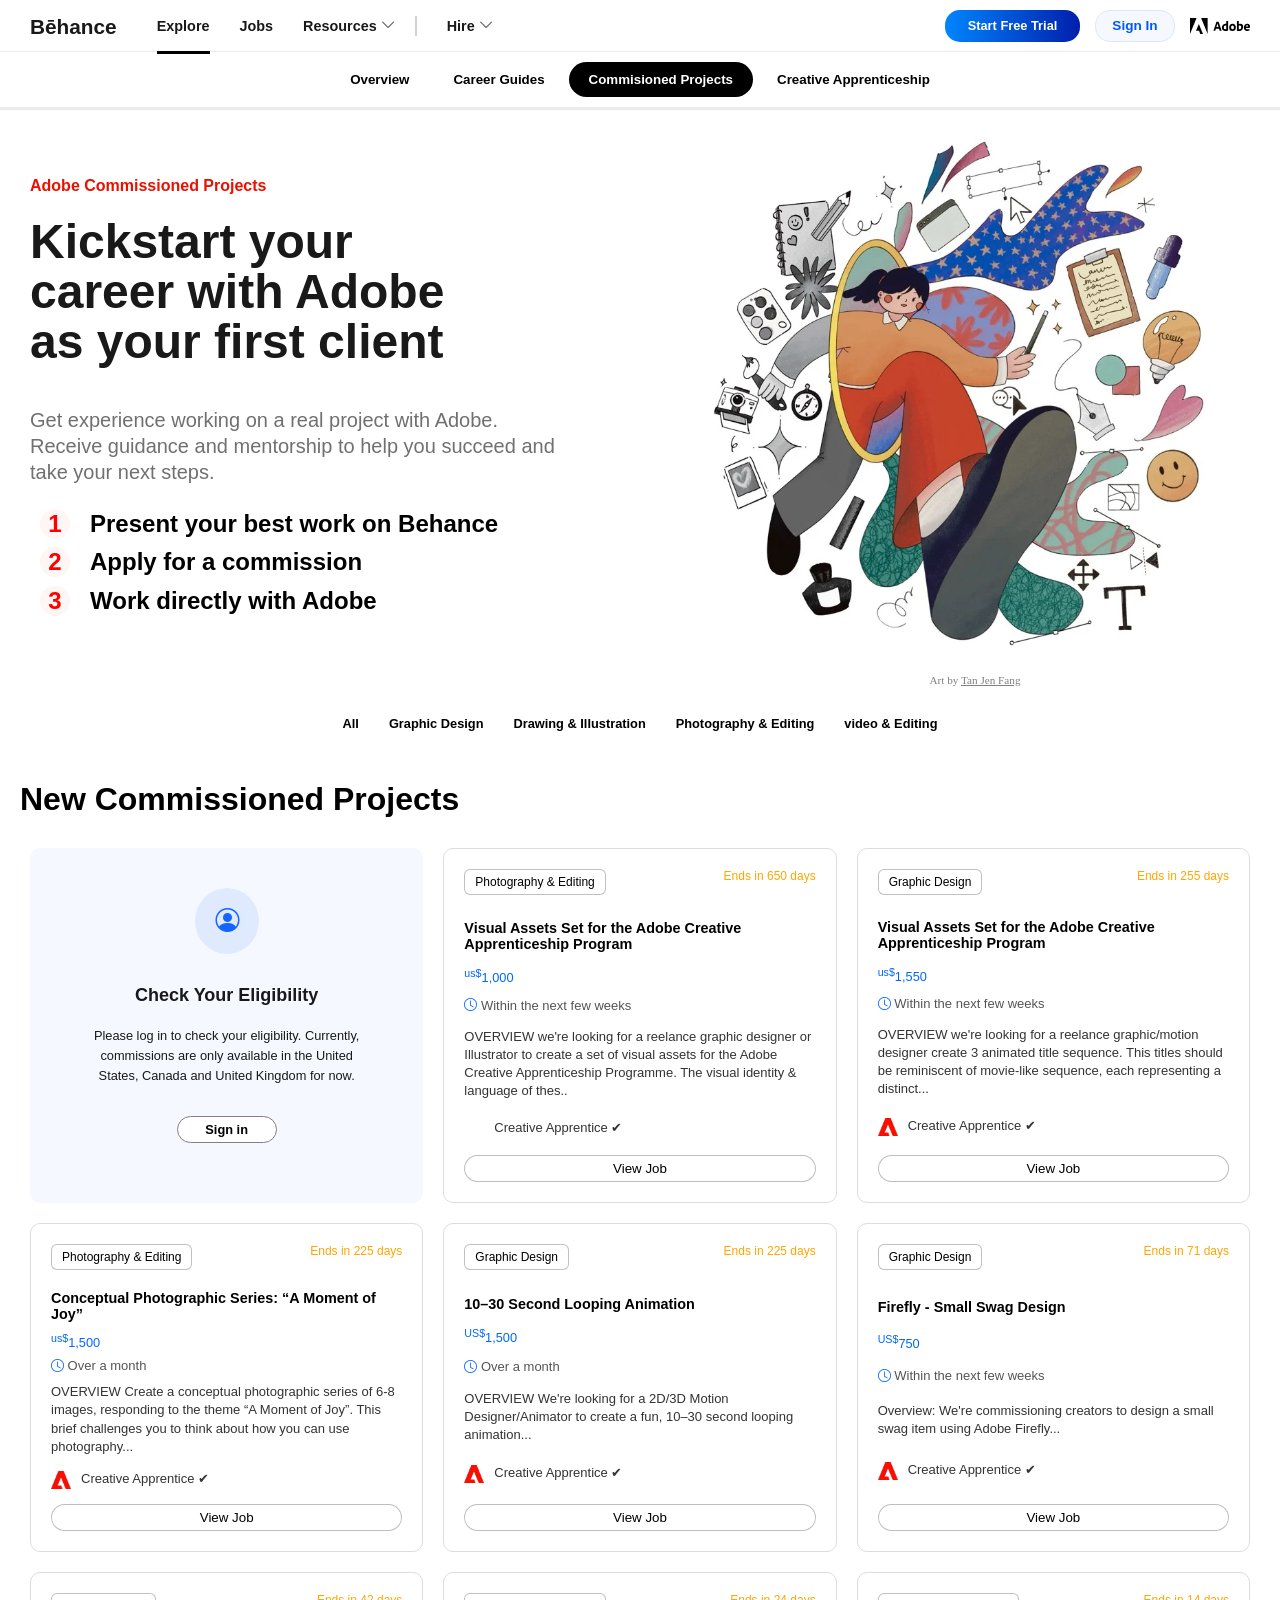
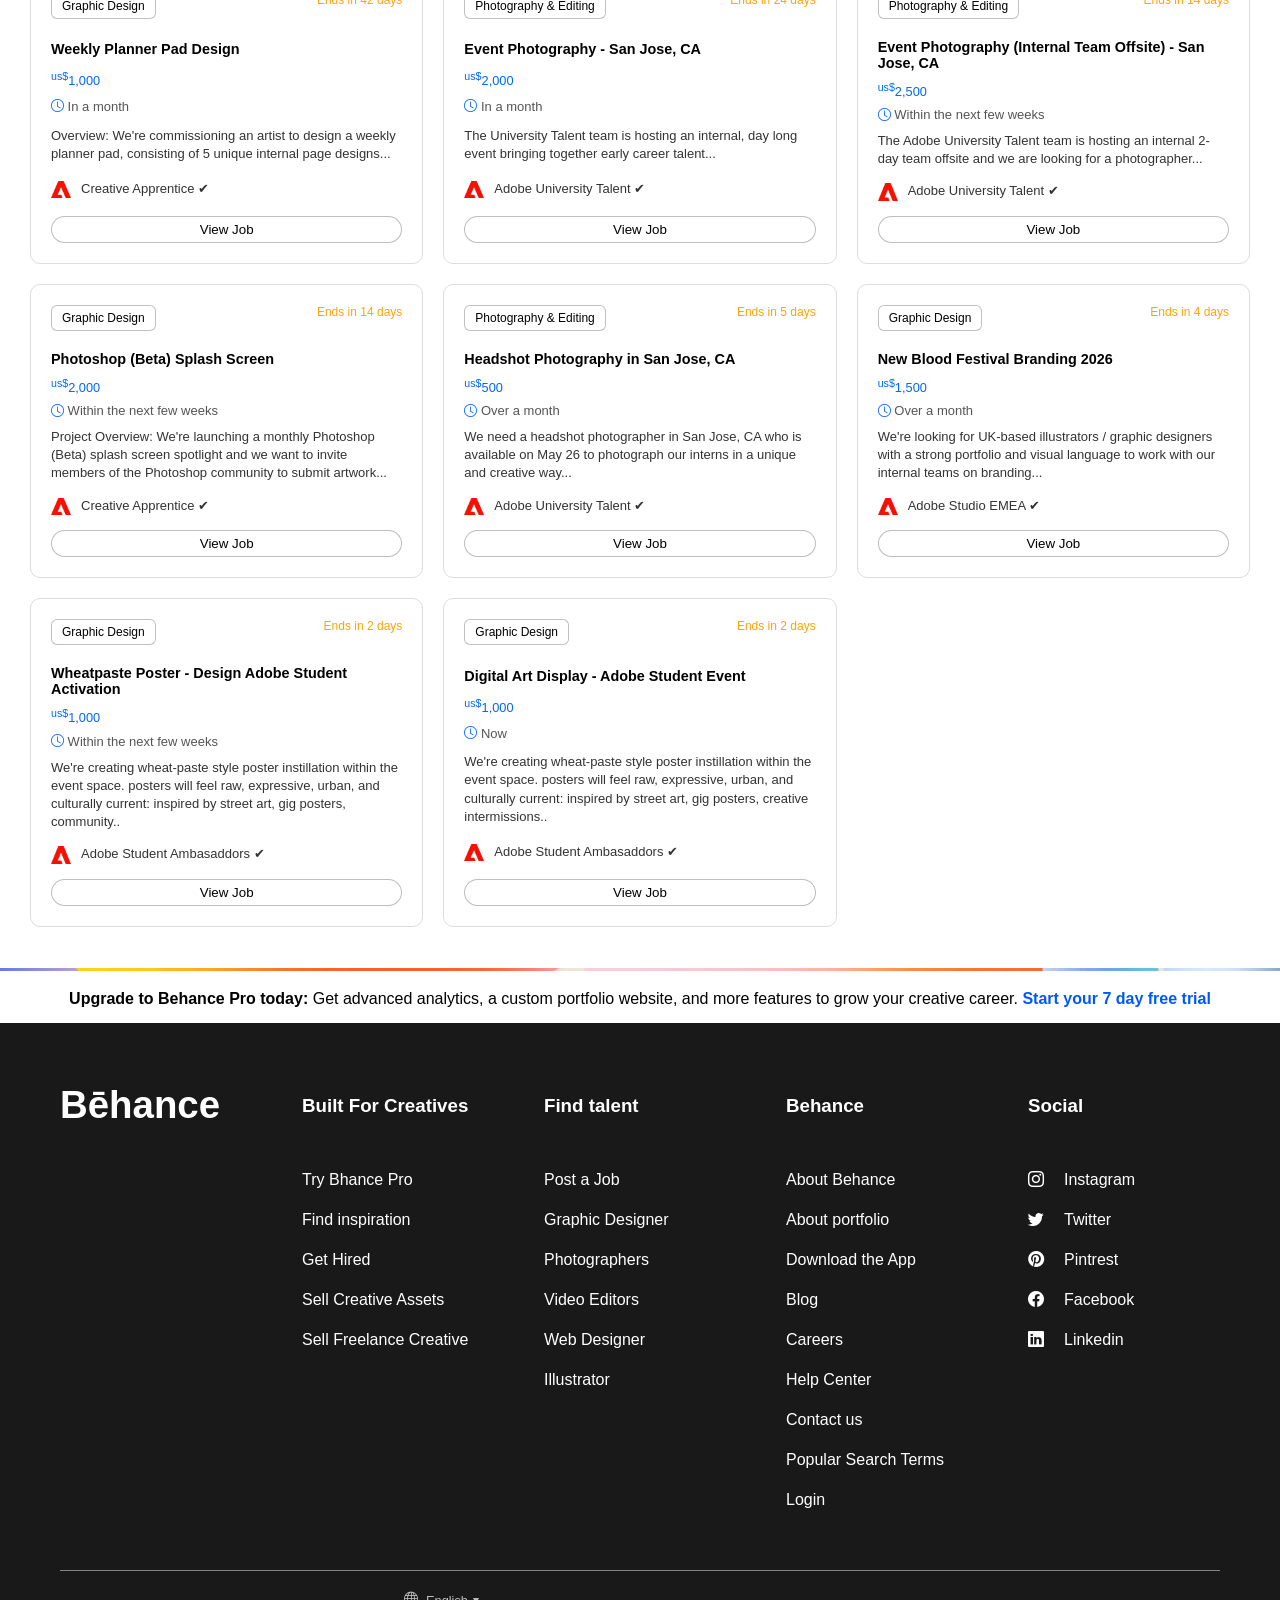
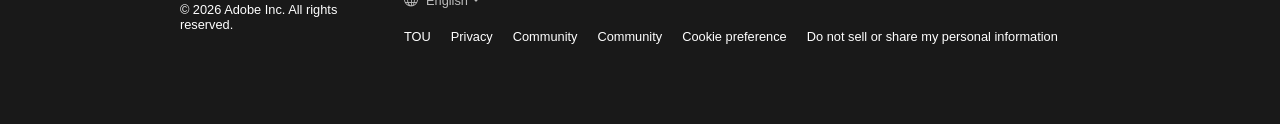
==== html/commisioned.html @ c9ade2f7 "all" ====
<!DOCTYPE html>
<html lang="en">

<head>
    <link rel="stylesheet" href="../Css/commisioned.css">
    <meta charset="UTF-8">
    <meta name="viewport" content="width=device-width, initial-scale=1.0">
     <link rel="icon" type="image/svg+xml" href="../Multimedia/images/title icon.png">
    <link rel="stylesheet" href="https://cdn.jsdelivr.net/npm/bootstrap-icons@1.13.1/font/bootstrap-icons.min.css">
    <title>Resources</title>
</head>

<body>
    <!-- Header -->
    <div class="wrapper">
        <header>
            <div class="container">
                <span class="Be"><i class="bi bi-list"></i>
                    <h3>Bē</h3>
                </span>
                <h2><a class="behance" href="#">Bēhance</a></h2>

                <nav class="nav-links">
                    <div class="nav-menu">
                        <div><a class="Explore" href="">Explore</a></div>
                        <div><a class="Jobs" href="">Jobs</a></div>

                        <!-- Drop-1 -->
                        <div class="drop-down margin">
                            <div class="drop-wrap">
                                <a class="Resources" href="#">Resources <i class="bi-chevron-down"></i></a>
                                <div class="drop1">
                                    <h3>Overview</h3>
                                    <h3>Career guides</h3>
                                    <h3>Commisioned Projects</h3>
                                    <h3>Creative Apprentice</h3>
                                </div>
                            </div>
                        </div>

                        <!-- Drop-2 -->
                        <div class="drop-down">
                            <div class="drop-wrap">
                                <a class="Hire" href="">Hire <i class="bi-chevron-down"></i></a>
                                <div class="drop2">
                                    <div class="menu1">
                                        <h3><i class="bi bi-clipboard2-minus"></i> My Jobs</h3>
                                        <h3><i class="bi bi-search"></i> Freelancers</h3>
                                        <h3><i class="bi bi-info-circle"></i> Hiring on Behance</h3>
                                        <h3><i class="bi bi-plus-circle"></i> Create New Job</h3>
                                    </div>
                                    <div class="menu2">
                                        <h3>Logo Designer</h3>
                                        <h3>Brand Designer</h3>
                                        <h3>Website Designer</h3>
                                        <h3>Illustrators</h3>
                                        <h3>Social Media Designer</h3>
                                    </div>
                                </div>
                            </div>
                        </div>
                    </div>
                </nav>
            </div>


            <!-- Head-right -->
            <div class="start">
                <button class="bttn1">Start Free Trial</button>
                <i class="bi-search search"></i>
                <button class="bttn2">Sign In</button>

                <div class="adobe">
                    <div class="vbg">
                        <img src="../Multimedia/images/adobe.svg" alt="">
                    </div>

                    <!-- Drop-3 -->
                    <div class="menu-box">
                        <div class="menu-item">
                            <div class="left">
                                <img class="A" src="../Multimedia/images/ADOBE RED IMG.png" alt="">
                                <div class="text">
                                    <h4>Go to adobe.com</h4>
                                    <p>Access your apps, services, files, and more</p>
                                </div>
                            </div>
                            <i class="bi bi-arrow-right arrow"></i>
                        </div>

                        <div class="menu-item">
                            <div class="left">
                                <img src="../Multimedia/Images/adobe multi-colored.jpg" alt="">
                                <!-- <i class="bi bi-stars icon"></i> -->
                                <div class="text">
                                    <h4>Get Adobe Express free</h4>
                                    <p>Quickly make content from thousands of free templates</p>
                                </div>
                            </div>
                            <i class="bi bi-arrow-right arrow"></i>
                        </div>

                        <div class="menu-item">
                            <div class="left">
                                <!-- <i class="bi bi-stack icon"></i> -->
                                <img src="../Multimedia/Images/st adobe behance.png" alt="">
                                <div class="text">
                                    <h4>30-day free trial of Adobe Stock</h4>
                                    <p>835M+ assets, plus edit with ease using generative AI</p>
                                </div>
                            </div>
                            <i class="bi bi-arrow-right arrow"></i>
                        </div>

                        <div class="menu-item">
                            <div class="left">
                                <!-- <i class="bi bi-behance icon "></i> -->
                                <img src="../Multimedia/Images/BE download.svg" alt="">
                                <div class="text">
                                    <h4>7 day free trial of Behance Pro</h4>
                                    <p>Supercharge your creative career with Behance Pro</p>
                                </div>
                            </div>
                            <i class="bi bi-arrow-right arrow"></i>
                        </div>

                    </div>
                </div>
            </div>
        </header>

        <div class="content">
            <div class="bttn-wrap">
                <button class="spread">Overview</button>
                <button class="spread">Career Guides</button>
                <button class="Projects">Commisioned Projects</button>
                <button class="spread">Creative Apprenticeship</button>
            </div>
        </div>

    </div>


    <!-- hero section -->

    <div class="hero">
        <div class="kick">
            <div class="get">
                <h4>Adobe Commissioned Projects</h4>
                <h1>Kickstart your career with Adobe as your first client</h1>
                <h3>Get experience working on a real project with Adobe. Receive guidance and mentorship to help you
                    succeed
                    and take your next steps.</h3>
            </div>
            <div class="apply">
                <ol class="present">
                    <li>Present your best work on Behance</li>
                    <li>Apply for a commission</li>
                    <li>Work directly with Adobe</li>
                </ol>
            </div>
        </div>

        <div class="left-image">
            <img src="../Multimedia/images/2page.webp" alt="">
            <p>Art by <span>Tan Jen Fang</span></p>
        </div>
    </div>

    <div class="all">
        <h4>All</h4>
        <h4>Graphic Design</h4>
        <h4>Drawing & Illustration</h4>
        <h4>Photography & Editing</h4>
        <h4>video & Editing</h4>
    </div>

    <div class="new">
        <h1>New Commissioned Projects</h1>
    </div>

    <!-- card-container-1 -->

    <div class="card-container">
        <div class="card-1">
            <span><i class="bi bi-person-circle"></i></span>
            <h4>Check Your Eligibility</h4>
            <p>Please log in to check your eligibility. Currently, commissions are only available in the United States,
                Canada and United Kingdom for now.</p>
            <button>Sign in</button>
        </div>

        <div class="card">
            <div class="top">
                <span class="tag">Photography & Editing</span>
                <span class="time">Ends in 650 days</span>
            </div>

            <h3>Visual Assets Set for the Adobe Creative Apprenticeship Program</h3>

            <p class="price"><sup>us$</sup>1,000</p>

            <p class="duration"><i class="bi bi-clock"></i> Within the next few weeks</p>

            <p class="desc">
                OVERVIEW we're looking for a reelance graphic designer or Illustrator to create a set of visual assets
                for the Adobe Creative Apprenticeship Programme. The visual identity & language of thes..
            </p>

            <div class="bottom">
                <span class="apprentice"><img src="./Multimedia/images/ADOBE RED IMG.png" alt="">Creative Apprentice
                    ✔</span>
            </div>

            <button>View Job</button>
        </div>

        <div class="card">
            <div class="top">
                <span class="tag"> Graphic Design</span>
                <span class="time">Ends in 255 days</span>
            </div>

            <h3>Visual Assets Set for the Adobe Creative Apprenticeship Program</h3>

            <p class="price"><sup>us$</sup>1,550</p>

            <p class="duration"><i class="bi bi-clock"></i> Within the next few weeks</p>

            <p class="desc">
                OVERVIEW we're looking for a reelance graphic/motion designer create 3 animated title sequence. This
                titles should be reminiscent of movie-like sequence, each representing a distinct...
            </p>

            <div class="bottom">
                <span class="apprentice"><img src="../Multimedia/images/ADOBE RED IMG.png" alt="">Creative Apprentice
                    ✔</span>
            </div>

            <button>View Job</button>
        </div>

        <div class="card">
            <div class="top">
                <span class="tag">Photography & Editing</span>
                <span class="time">Ends in 225 days</span>
            </div>

            <h3>Conceptual Photographic Series: “A Moment of Joy”</h3>

            <p class="price"><sup>us$</sup>1,500</p>

            <p class="duration"><i class="bi-clock"></i> Over a month</p>

            <p class="desc">
                OVERVIEW Create a conceptual photographic series of 6-8 images, responding to the theme “A Moment of
                Joy”. This brief challenges you to think about how you can use photography...
            </p>

            <div class="bottom">
                <span class="apprentice"><img src="../Multimedia/images/ADOBE RED IMG.png" alt="">Creative Apprentice
                    ✔</span>
            </div>

            <button>View Job</button>
        </div>




        <div class="card">
            <div class="top">
                <span class="tag">Graphic Design</span>
                <span class="time">Ends in 225 days</span>
            </div>

            <h3>10–30 Second Looping Animation</h3>

            <p class="price"><sup>US$</sup>1,500</p>

            <p class="duration"><i class="bi-clock"></i> Over a month</p>

            <p class="desc">
                OVERVIEW We're looking for a 2D/3D Motion Designer/Animator to create a fun, 10–30 second looping
                animation...
            </p>

            <div class="bottom">
                <span class="apprentice"><img src="../Multimedia/images/ADOBE RED IMG.png" alt="">Creative Apprentice
                    ✔</span>
            </div>

            <button>View Job</button>
        </div>

        <div class="card">
            <div class="top">
                <span class="tag">Graphic Design</span>
                <span class="time orange">Ends in 71 days</span>
            </div>

            <h3>Firefly - Small Swag Design</h3>

            <p class="price small"><sup>US$</sup>750</p>

            <p class="duration"><i class="bi-clock"></i> Within the next few weeks</p>

            <p class="desc">
                Overview: We're commissioning creators to design a small swag item using Adobe Firefly...
            </p>

            <div class="bottom">
                <span class="apprentice"><img src="../Multimedia/images/ADOBE RED IMG.png" alt="">Creative Apprentice
                    ✔</span>
            </div>

            <button>View Job</button>
        </div>


        <div class="card">
            <div class="top">
                <span class="tag">Graphic Design</span>
                <span class="time">Ends in 42 days</span>
            </div>

            <h3>Weekly Planner Pad Design</h3>

            <p class="price"><sup>us$</sup>1,000</p>

            <p class="duration"><i class="bi-clock"></i> In a month</p>

            <p class="desc">
                Overview: We're commissioning an artist to design a weekly planner pad, consisting of 5 unique internal
                page designs...
            </p>

            <div class="bottom">
                <span class="apprentice"><img src="../Multimedia/images/ADOBE RED IMG.png" alt="">Creative Apprentice
                    ✔</span>
            </div>

            <button>View Job</button>
        </div>


        <div class="card">
            <div class="top">
                <span class="tag">Photography & Editing</span>
                <span class="time">Ends in 24 days</span>
            </div>

            <h3>Event Photography - San Jose, CA</h3>

            <p class="price"><sup>us$</sup>2,000</p>

            <p class="duration"><i class="bi-clock"></i> In a month</p>

            <p class="desc">
                The University Talent team is hosting an internal, day long event bringing together early career
                talent...
            </p>

            <div class="bottom">
                <span class="apprentice"><img src="../Multimedia/images/ADOBE RED IMG.png" alt="">Adobe University Talent
                    ✔</span>
            </div>

            <button>View Job</button>
        </div>


        <div class="card">
            <div class="top">
                <span class="tag">Photography & Editing</span>
                <span class="time">Ends in 14 days</span>
            </div>

            <h3>Event Photography (Internal Team Offsite) - San Jose, CA</h3>

            <p class="price"><sup>us$</sup>2,500</p>

            <p class="duration"><i class="bi-clock"></i> Within the next few weeks</p>

            <p class="desc">
                The Adobe University Talent team is hosting an internal 2-day team offsite and we are looking for a
                photographer...
            </p>

            <div class="bottom">
                <span class="apprentice"><img src="../Multimedia/images/ADOBE RED IMG.png" alt="">Adobe University Talent
                    ✔</span>
            </div>

            <button>View Job</button>
        </div>

        <div class="card">
            <div class="top">
                <span class="tag">Graphic Design</span>
                <span class="time">Ends in 14 days</span>
            </div>

            <h3>Photoshop (Beta) Splash Screen</h3>

            <p class="price"><sup>us$</sup>2,000</p>

            <p class="duration"><i class="bi-clock"></i> Within the next few weeks</p>

            <p class="desc">
                Project Overview: We're launching a monthly Photoshop (Beta) splash screen spotlight and we want to
                invite members of the Photoshop community to submit artwork...
            </p>

            <div class="bottom">
                <span class="apprentice"><img src="../Multimedia/images/ADOBE RED IMG.png" alt="">Creative Apprentice
                    ✔</span>
            </div>

            <button>View Job</button>
        </div>


        <div class="card">
            <div class="top">
                <span class="tag">Photography & Editing</span>
                <span class="time">Ends in 5 days</span>
            </div>

            <h3>Headshot Photography in San Jose, CA</h3>

            <p class="price"><sup>us$</sup>500</p>

            <p class="duration"><i class="bi-clock"></i> Over a month</p>

            <p class="desc">
                We need a headshot photographer in San Jose, CA who is available on May 26 to photograph our interns in
                a unique and creative way...
            </p>

            <div class="bottom">
                <span class="apprentice"><img src="../Multimedia/images/ADOBE RED IMG.png" alt="">Adobe University Talent
                    ✔</span>
            </div>

            <button>View Job</button>
        </div>


        <div class="card">
            <div class="top">
                <span class="tag">Graphic Design</span>
                <span class="time">Ends in 4 days</span>
            </div>

            <h3>New Blood Festival Branding 2026</h3>

            <p class="price"><sup>us$</sup>1,500</p>

            <p class="duration"><i class="bi-clock"></i> Over a month</p>

            <p class="desc">
                We're looking for UK-based illustrators / graphic designers with a strong portfolio and visual language
                to work with our internal teams on branding...
            </p>

            <div class="bottom">
                <span class="apprentice"><img src="../Multimedia/images/ADOBE RED IMG.png" alt="">Adobe Studio EMEA
                    ✔</span>
            </div>

            <button>View Job</button>
        </div>

        <div class="card">
            <div class="top">
                <span class="tag">Graphic Design</span>
                <span class="time">Ends in 2 days</span>
            </div>

            <h3>Wheatpaste Poster - Design Adobe Student Activation</h3>

            <p class="price"><sup>us$</sup>1,000</p>

            <p class="duration"><i class="bi-clock"></i> Within the next few weeks</p>

            <p class="desc">
                We're creating wheat-paste style poster instillation within the event space. posters will feel raw,
                expressive, urban, and culturally current: inspired by street art, gig posters, community..
            </p>

            <div class="bottom">
                <span class="apprentice"><img src="../Multimedia/images/ADOBE RED IMG.png" alt="">Adobe Student
                    Ambasaddors ✔</span>
            </div>

            <button>View Job</button>
        </div>

        <div class="card">
            <div class="top">
                <span class="tag">Graphic Design</span>
                <span class="time">Ends in 2 days</span>
            </div>

            <h3>Digital Art Display - Adobe Student Event</h3>

            <p class="price"><sup>us$</sup>1,000</p>

            <p class="duration"><i class="bi-clock"></i> Now</p>

            <p class="desc">
                We're creating wheat-paste style poster instillation within the event space. posters will feel raw,
                expressive, urban, and culturally current: inspired by street art, gig posters, creative intermissions..
            </p>

            <div class="bottom">
                <span class="apprentice"><img src="../Multimedia/images/ADOBE RED IMG.png" alt="">Adobe Student
                    Ambasaddors ✔</span>
            </div>

            <button>View Job</button>
        </div>
    </div>

    <div class="Past">
        <h1>Past Commissioned Projects</h1>
    </div>


    <!-- card container-2 -->

    <div class="card-con">

        <!-- Card 1 -->
        <div class="job-card">
            <div class="card-header">
                <button class="category">Graphic design</button>
                <span class="filled">Filled</span>
            </div>
            <h3 class="job-title">Creative Retreat Toronto - Option #2: Partner digital models</h3>
            <div class="payment"><sup>us$</sup>1,000</div>
            <div class="timeline"><i class="bi-clock"></i>In a month</div>
            <p class="description">
                The Gemini 3 (with Nano Banana Pro) image generation and editing model has launched in Firefly
                Text-to-Image, Firefly Image Editor, Firefly Boards, and Photoshop Desktop. Note: Nano Banana Pro
                will not replace Gemini Flash...
            </p>
            <div class="tags">
                <span class="tag"><img src="../Multimedia/images/ADOBE RED IMG.png" alt="">Adobe Community Events
                    ✔</span>
            </div>
            <a href="#" class="view-job">View Job </a>
        </div>

        <!-- Card 2 -->
        <div class="job-card">
            <div class="card-header">
                <span class="category">Graphic Design</span>
                <span class="status filled">Filled</span>
            </div>
            <h3 class="job-title">Creative Retreat Toronto - Option #1: Firefly Boards</h3>
            <div class="payment"><sup>us$</sup>1,000</div>
            <div class="timeline"><i class="bi-clock"></i>In a month</div>
            <p class="description">
                Firefly Boards is a new AI-first product that transforms the early stages of every creative journey.
                By putting generative technology at the center, Firefly Boards enables quick ideation and
                visualization of new concepts...
            </p>
            <div class="tags">
                <span class="tag"><img src="../Multimedia/images/ADOBE RED IMG.png" alt="">Adobe Community Events
                    ✔</span>
            </div>
            <a href="#" class="view-job">View Job</a>
        </div>

        <!-- Card 3 -->
        <div class="job-card">
            <div class="card-header">
                <span class="category">Graphic Design</span>
                <span class="status filled">Filled</span>
            </div>
            <h3 class="job-title">Firefly Boards - CCA Event</h3>
            <div class="payment"><sup>us$</sup>1,000</div>
            <div class="timeline"><i class="bi-chevron-down"></i>Within the next few weeks</div>
            <p class="description">
                Firefly Boards is a new AI-first product that transforms the early stages of every creative journey.
                By putting generative technology at the center, Firefly Boards enables quick ideation and
                visualization of new concepts...
            </p>
            <div class="tags">
                <span class="tag"><img src="../Multimedia/images/ADOBE RED IMG.png" alt="">Creative Apprentice ✔</span>
            </div>
            <a href="#" class="view-job">View Job</a>
        </div>

        <!-- Card 4 -->
        <div class="job-card">
            <div class="card-header">
                <span class="category">Video Production & Editing</span>
                <span class="status filled">Filled</span>
            </div>
            <h3 class="job-title">Create a video using Premiere for Adobe's digital marketing campaign</h3>
            <div class="payment"><sup>us$</sup>1,000</div>
            <div class="timeline"><i class="bi-clock"></i>Within the next few weeks</div>
            <p class="description">
                Student Commission: Who should apply? Current students ages 18-24 years old. Products: Creative
                Cloud Pro for students (includes 20+ creative apps)...
            </p>
            <div class="tags">
                <span class="tag"><img src="../Multimedia/images/ADOBE RED IMG.png" alt=""> Adobe Direct to Student
                    ✔</span>
            </div>
            <a href="#" class="view-job">View Job</a>
        </div>

        <!-- Card 5 -->
        <div class="job-card">
            <div class="card-header">
                <span class="category">Graphic Design</span>
                <span class="status filled">Filled</span>
            </div>
            <h3 class="job-title">Design Identity for Adobe Vodcast</h3>
            <div class="payment"><sup>us$</sup>1,250</div>
            <div class="timeline"><i class="bi-clock"></i>In a month</div>
            <p class="description">
                *LOOKING FOR UK CREATIVES* We are developing a new Adobe EMEA Vodcast series. The goal is to create
                a simple, modern, flexible visual identity system that works across YouTube, Shorts/Reels, social
                media, and audio...
            </p>
            <div class="tags">
                <span class="tag"><img src="../Multimedia/images/ADOBE RED IMG.png" alt=""> Adobe Community EMEA ✔</span>
            </div>
            <a href="#" class="view-job">View Job</a>
        </div>

        <!-- Card 6 -->
        <div class="job-card">
            <div class="card-header">
                <span class="category">Graphic Design</span>
                <span class="status filled">Filled</span>
            </div>
            <h3 class="job-title">Logo & Visual Identity - Meet Creatively</h3>
            <div class="payment"><sup>us$</sup>2,500</div>
            <div class="timeline"><i class="bi-clock"></i>Within the next few weeks</div>
            <p class="description">
                Overview: Meet Creatively is an IRL creative community focused on connection, conversation, and
                shared creative experience. We host intimate gatherings such as dinners, workshops, talks, coworking
                days, and field trips...
            </p>
            <div class="tags">
                <span class="tag"><img src="../Multimedia/images/ADOBE RED IMG.png" alt=""> Adobe Community Content
                    Strategy ✔</span>
            </div>
            <a href="#" class="view-job">View Job</a>
        </div>

    </div>


    <!-- line -->
    <div class="Line">
        <img src="../Multimedia/images/creator-pro-upsell-banner-border.webp" alt="">

        <div class="Upgrade">
            <h4><span class="bold">Upgrade to Behance Pro today:</span> <span class="light">Get advanced analytics, a
                    custom
                    portfolio website, and more features to grow your creative career.
                </span><span class="blue">Start your 7 day free trial</span></h4>
        </div>
    </div>

    <!-- FOOTER -->
    <footer>
        <div class="foot">

            <div class="column">
                <h1>Bēhance</h1>
            </div>

            <div class="col">
                <h3>Built For Creatives</h3>
                <p>Try Bhance Pro</p>
                <p>Find inspiration</p>
                <p>Get Hired</p>
                <p>Sell Creative Assets</p>
                <p>Sell Freelance Creative</p>
            </div>

            <div class="col">
                <h3>Find talent</h3>
                <p>Post a Job</p>
                <p>Graphic Designer</p>
                <p>Photographers</p>
                <p>Video Editors</p>
                <p>Web Designer</p>
                <p>Illustrator</p>
            </div>

            <div class="col">
                <h3>Behance</h3>
                <p>About Behance</p>
                <p>About portfolio</p>
                <p>Download the App</p>
                <p>Blog</p>
                <p>Careers</p>
                 <p><a href="../html/help-centre.html" style="color: white; text-decoration: none;">Help Center</a></p>
                <p>Contact us</p>
                <p>Popular Search Terms</p>
                <p>Login</p>
            </div>

            <div class="col">
                <div class="social">
                    <h3>Social</h3>
                    <p><i class="bi bi-instagram"></i>Instagram</p>
                    <p><i class="bi bi-twitter"></i>Twitter</p>
                    <p><i class="bi bi-pinterest"></i>Pintrest</p>
                    <p><i class="bi bi-facebook"></i>Facebook</p>
                    <p><i class="bi bi-linkedin"></i>Linkedin</p>
                </div>
            </div>
        </div>
        <div class="footer-down">
            <div class="row-1">
                <img src="./Multimedia/images/adobe whitr.png" alt="">
                <h4>© 2026 Adobe Inc. All rights reserved.</h4>
            </div>

            <div class="row">
                <div class="footer-drop">
                    <i class="bi bi-globe" aria-hidden="true"></i>
                    <div class="footer-select-wrap">
                        <select name="language" id="language">
                            <option value="en-us">English</option>
                            <option value="cs">Cestina</option>
                            <option value="de">Deutsch</option>
                            <option value="es">Espanol</option>
                            <option value="fr">Francais</option>
                            <option value="it">Italiano</option>
                            <option value="nl">Nederlands</option>
                            <option value="pl">Polski</option>
                            <option value="pt-br">Portugues (Brasil)</option>
                            <option value="sv">Svenska</option>
                            <option value="tr">Turkce</option>
                        </select>
                        <i class="bi bi-caret-down-fill" aria-hidden="true"></i>
                    </div>
                </div>
                <div class="TOU">
                    <h4>TOU</h4>
                    <h4>Privacy</h4>
                    <h4>Community</h4>
                    <h4>Community</h4>
                    <h4 class="cook">Cookie preference</h4>
                    <h4 class="do">Do not sell or share my personal information</h4>
                </div>
            </div>
        </div>
    </footer>

</body>

</html>
---- Css/commisioned.css ----
* {
    margin: 0;
    padding: 0;
    box-sizing: border-box;

}

.wrapper {
    position: fixed;
    width: 100%;
    z-index: 1000;
}

header {
    background-color: white;
    width: 100%;
    display: flex;
    justify-content: space-between;
    align-items: center;
    z-index: 1000;
    box-shadow: rgba(0, 0, 0, 0.089) 0px 1px;
    padding: 10px 30px;
}

.Be {
    display: none;
    font-family: "Acumin Pro", "Helvetica Neue", Helvetica, Arial, sans-serif;
}

.container {
    display: flex;
    align-items: center;
    gap: 40px;
}

.behance {
    font-family: "Acumin Pro", "Helvetica Neue", Helvetica, Arial, sans-serif;
    font-size: 1.3rem;
    font-weight: 600;
    line-height: 15.6px;
    text-decoration: none;
    color: rgb(25, 25, 25);
}

.nav-menu {
    display: flex;
    gap: 30px;
    align-items: center;
}

.nav-links a {
    font-family: acumin-pro, "Acumin Pro", "Helvetica Neue", Helvetica, Arial, sans-serif;
    font-size: 0.9rem;
    font-weight: 600;
    line-height: 20.8px;
    color: rgb(25, 25, 25);
    text-decoration: none;
}

.bi-chevron-down {
    color: rgb(154, 154, 154);
    stroke-width: 20px;
    line-height: 10px;
    font-size: 0.9rem;
    filter: drop-shadow(0 0 0.5px black);
}

.Explore {
    border-bottom: 3px solid black;
    padding-bottom: 17px;
}

.Jobs:hover {
    border-bottom: 3px solid black;
    padding-bottom: 17px;
}


.Resources {
    padding-right: 20px;
    border-right: 2px solid rgba(0, 0, 0, 0.176);
}

.drop-down {
    position: relative;
}

.drop-down::after {
    content: "";
    position: absolute;
    top: 100%;
    left: 0;
    width: 100%;
    height: 12px;
}

.drop-wrap {
    display: flex;
    align-items: center;
}

.drop1 {
    display: none;
    padding: 20px;
    background-color: white;
    position: absolute;
    border-radius: 8px;
    top: 100%;
    left: 0;
    min-width: 220px;
    font-family: "Acumin Pro", "Helvetica Neue", Helvetica, Arial, sans-serif;
    font-size: 0.75rem;
    font-weight: 600;
    line-height: 2;
    box-shadow: 0 0px 2px rgba(0, 0, 0, 0.426);
    cursor: pointer;
    transition: 0.3s ease;
}

.drop-down.margin .drop1 {
    margin-top: 9px;
}

.drop-down .drop2 {
    margin-top: 9px;
}

.margin {
    margin: 0;
}

.nav-links .drop-down:hover .drop1 {
    display: block;
}

.drop1 h3:hover {
    color: rgb(23, 79, 192);
}

.bi-chevron-down {
    color: rgb(154, 154, 154);
    stroke-width: 20px;
    line-height: 10px;
    font-size: 0.9rem;
    filter: drop-shadow(0 0 0.5px black);
}

.drop2 {
    display: none;
    background-color: white;
    position: absolute;
    border-radius: 8px;
    top: 100%;
    left: 0;
    min-width: 220px;
    font-family: "Acumin Pro", "Helvetica Neue", Helvetica, Arial, sans-serif;
    font-size: 0.75rem;
    font-weight: 600;
    line-height: 2;
    box-shadow: 0 0px 2px rgba(0, 0, 0, 0.426);
    cursor: pointer;
}

.drop1::before,
.drop2::before {
    content: "";
    position: absolute;
    top: -12px;
    left: 0;
    width: 100%;
    height: 12px;
}


.menu1 {
    border-bottom: 1px solid gray;
    padding: 20px;
}

.menu1 h3 {
    display: flex;
    gap: 10px;
}

.menu1 h3:hover {
    color: rgb(3, 81, 232)
}

.menu2 {
    font-family: acumin-pro, "Acumin Pro", "Helvetica Neue", Helvetica, Arial, sans-serif;
    font-size: 0.7rem;
    font-weight: lighter;
    padding: 20px;

}

.menu2 h3 {
    color: gray;
}

.menu2 h3:hover {
    color: rgb(3, 81, 232)
}

.nav-links .drop-down:hover .drop2 {
    display: block;
}

.bttn1 {
    font-family: acumin-pro, "Acumin Pro", "Helvetica Neue", Helvetica, Arial, sans-serif;
    font-size: 0.8rem;
    font-weight: 600;
    line-height: 18px;
    color: white;
    background: linear-gradient(to right, #0185fd, #001fac);
    height: 32px;
    width: 135px;
    border: none;
    border-radius: 15px;
    cursor: pointer;
}

.search {
    display: none;
}

.bttn2 {
    font-family: "Acumin Pro", "Helvetica Neue", Helvetica, Arial, sans-serif;
    font-size: 0.85rem;
    font-weight: 600;
    line-height: 14px;
    color: rgb(0, 87, 255);
    height: 32px;
    width: 80px;
    border-radius: 15px;
    border: 1px solid rgb(223, 230, 246);
    background-color: rgb(245, 248, 255);
}

.bttn2:hover {
    cursor: pointer;
    background: rgb(224, 234, 255);
}

.start {
    display: flex;
    gap: 15px;
    align-items: center;
}

.vbg img {
    display: flex;
    width: 60px;
}

.adobe {
    position: relative;
}

.adobe::after {
    content: "";
    position: absolute;
    top: 100%;
    right: -18px;
    width: 420px;
    height: 14px;
}

.menu-box::before {
    content: '';
    position: absolute;
    top: -10px;
    left: 90px;
    border-left: 9px solid transparent;
    border-right: 9px solid transparent;
    border-bottom: solid white;
    z-index: -1;
}

.menu-box {
    display: none;
    width: 420px;
    background: #fff;
    border-radius: 12px;
    right: -25px;
    top: 30px;
    padding: 15px;
    box-shadow: 0 4px 15px rgba(0, 0, 0, 0.1);
    position: absolute;
}

.menu-item {
    border: 1px solid rgba(0, 85, 255, 0.567);
    display: flex;
    align-items: center;
    justify-content: space-between;
    padding: 14px;
    border-radius: 10px;
    background-color: rgb(245, 248, 255);
    margin-bottom: 10px;
}

.menu-item:hover {
    background: rgb(222, 232, 255);
    cursor: pointer;
}

.left {
    display: flex;
    gap: 20px;
}

.left .A {
    height: 17px;
}

.left img {
    margin: auto;
    padding-right: 20px;
    border-right: 1px solid rgba(0, 85, 255, 0.567);
    width: 40px;
    height: 20px;
}

.icon {
    font-size: 22px;
}

.text h4 {
    font-family: "Acumin Pro", "Helvetica Neue", Helvetica, Arial, sans-serif;
    color: rgb(0, 87, 255);
    font-size: 0.9rem;
}

.text p {
    margin: 2px 0 0;
    font-family: "Acumin Pro", "Helvetica Neue", Helvetica, Arial, sans-serif;
    color: rgb(0, 87, 255);
    font-size: 0.7rem;
}

.arrow {
    font-size: 18px;
    color: #2563eb;
}

.adobe:hover .menu-box {
    display: block;
    opacity: 1;
}

.content {
    background-color: white;
    display: flex;
    justify-content: center;
    gap: 5px;
    padding: 10px;
    box-shadow: 1px 1px 1px 2px rgba(0, 0, 0, 0.077);
}

.content button {
    padding: 10px 20px;
    border-radius: 20px;
    border: none;
    font-weight: 600;
    cursor: pointer;
}


.spread {
    background-color: rgb(255, 255, 255);
}


.Projects {
    color: white;
    background-color: black;
}

.spread:hover {
    background-color: rgb(241, 241, 241);
    border-radius: 20px;
}

.hero {
    display: flex;
    align-items: center;
    padding: 160px;
}

.hero h4 {
    font-family: adobe-clean, "Adobe Clean", メイリオ, Meiryo, "”ヒラギノ角ゴ Pro W3″", "”Hiragino Kaku Gothic Pro W3″", osaka, "”ＭＳ Ｐゴシック”", "MS PGothic", sans-serif;
    font-size: 16px;
    font-weight: bolder;
    line-height: 20.8px;
    color: rgb(235, 16, 0);
    margin-bottom: 20px;
}

.hero h1 {
    font-family: "Acumin Pro", "Helvetica Neue", Helvetica, Arial, sans-serif;
    font-size: 3rem;
    font-weight: 700;
    line-height: 50px;
    color: rgb(25, 25, 25);
    width: 100%;
    margin-bottom: 40px;
}

.hero h3 {
    font-family: adobe-clean, "Adobe Clean", メイリオ, Meiryo, "”ヒラギノ角ゴ Pro W3″", "”Hiragino Kaku Gothic Pro W3″", osaka, "”ＭＳ Ｐゴシック”", "MS PGothic", sans-serif;
    font-size: 20px;
    font-weight: 500;
    line-height: 26px;
    color: rgb(112, 112, 112);
    width: 80%;
    margin-bottom: 10px;
}

.present {
    list-style: none;
    padding: 10px;
}

.present li {
    font-family: adobe-clean, "Adobe Clean", メイリオ, Meiryo, "”ヒラギノ角ゴ Pro W3″", "”Hiragino Kaku Gothic Pro W3″", osaka, "”ＭＳ Ｐゴシック”", "MS PGothic", sans-serif;
    font-size: 1.5rem;
    font-weight: 800;
    gap: 20px;
    counter-increment: num;
    display: flex;
    align-items: center;
    line-height: 1.6;
}

.present li::marker {
    padding: 20px;
    background-color: black;
    border: 1px solid black;
}

.present li::before {
    content: counter(num);
    border: none;
    padding: 10px;
    border-radius: 50%;
    display: flex;
    flex-direction: row;
    justify-content: center;
    width: 10px;
    height: 10px;
    align-items: center;
    color: red;
    font-weight: 600;

    background-color: rgb(254, 245, 245);
}

.hero img {
    width: 550px;
}

.left-image p {
    text-align: center;
    color: gray;
    font-size: 0.7rem;
}

.left-image span {
    text-decoration: underline;
}

.all {
    font-family: "Acumin Pro", "Helvetica Neue", Helvetica, Arial, sans-serif;
    font-size: 0.8rem;
    display: flex;
    gap: 30px;
    justify-content: center;
    cursor: pointer;
    margin-top: -90px;
}

.new {
    font-family: "Acumin Pro", "Helvetica Neue", Helvetica, Arial, sans-serif;
    padding: 50px 20px;
}

.card-container {
    display: grid;
    grid-template-columns: repeat(3, 1fr);
    gap: 20px;
    padding: 30px;
}

.card-1 {
    gap: 20px;
    text-align: center;
    width: 100%;
    padding: 60px;
    background-color: rgb(245, 248, 255);
    border-radius: 10px;
    /* width: 400px; */
}

.card-1 h4 {
    margin-top: 50px;
    font-family: acumin-pro, "Acumin Pro", "Helvetica Neue", Helvetica, Arial, sans-serif;
    font-size: 18px;
    font-weight: 600;
    line-height: normal;
    color: rgb(25, 25, 25);
}

.card-1 p {
    font-family: acumin-pro, "Acumin Pro", "Helvetica Neue", Helvetica, Arial, sans-serif;
    font-size: 0.8rem;
    font-weight: 400;
    line-height: 20px;
    color: rgb(25, 25, 25);
    margin-top: 20px;
}

.card-1 i {
    font-size: 1.5rem;
    background-color: rgb(224, 234, 255);
    border: none;
    color: rgb(20, 100, 255);
    border: 1px solid black;
    padding: 20px;
    border-radius: 50%;
    border: none;
}

.card-1 button {
    font-family: acumin-pro, "Acumin Pro", "Helvetica Neue", Helvetica, Arial, sans-serif;
    margin-top: 30px;
    width: 100px;
    background-color: white;
    padding: 5px;
    border: 1px solid gray;
    font-size: 0.8rem;
    font-weight: 600;
    border-radius: 20px;
}

.card {
    background: #fff;
    width: 100%;
    padding: 20px;
    border-radius: 10px;
    border: 1px solid #ddd;
    display: flex;
    flex-direction: column;
    justify-content: space-between;
}

.card:hover {
    transform: translateY(-3px);
    box-shadow: 0 0 10px rgba(0, 0, 0, 0.1);
}

.top {
    display: flex;
    justify-content: space-between;
    margin-bottom: 10px;
}

.card .tag {
    background: white;
    border: 1px solid rgba(128, 128, 128, 0.499);
    padding: 5px 10px;
    border-radius: 6px;
    font-size: 12px;
    font-family: acumin-pro, "Acumin Pro", "Helvetica Neue", Helvetica, Arial, sans-serif;
}

.time {
    font-size: 12px;
    color: orange;
    font-family: acumin-pro, "Acumin Pro", "Helvetica Neue", Helvetica, Arial, sans-serif;
}

.card h3 {
    font-family: acumin-pro, "Acumin Pro", "Helvetica Neue", Helvetica, Arial, sans-serif;
    font-size: 0.9rem;
    margin: 10px 0;
}

.price {
    color: #0066ff;
    font-size: 0.8rem;
    margin-bottom: 8px;
    font-family: acumin-pro, "Acumin Pro", "Helvetica Neue", Helvetica, Arial, sans-serif;
}


.duration {
    font-size: 13px;
    color: #555;
    margin-bottom: 10px;
    font-family: acumin-pro, "Acumin Pro", "Helvetica Neue", Helvetica, Arial, sans-serif;
}

.duration i {
    color: #0066ff;
}

.desc {
    font-size: 13px;
    color: #333;
    line-height: 1.4;
    font-family: acumin-pro, "Acumin Pro", "Helvetica Neue", Helvetica, Arial, sans-serif;
    margin-bottom: 15px;
}

.bottom span {
    margin-bottom: 15px;
    display: flex;
    gap: 10px;
}

.apprentice {
    font-size: 13px;
    color: #333;
    font-family: acumin-pro, "Acumin Pro", "Helvetica Neue", Helvetica, Arial, sans-serif;
}

.apprentice img {
    width: 20px;
}

.card button {
    padding: 5px;
    border: none;
    border-radius: 20px;
    background: white;
    border: 1px solid rgba(128, 128, 128, 0.513);
    cursor: pointer;
    transition: 0.3s;
}

.card button:hover {
    border: none;
    background: #ddd;
}

.Past {
    font-family: adobe-clean, "Adobe Clean", メイリオ, Meiryo, "”ヒラギノ角ゴ Pro W3″", "”Hiragino Kaku Gothic Pro W3″", osaka, "”ＭＳ Ｐゴシック”", "MS PGothic", sans-serif;
    font-size: 1.2rem;
    font-weight: 800;
    line-height: 36px;
    color: rgb(25, 25, 25);
    padding: 30px;
}

.card-con {
    display: grid;
    grid-template-columns: repeat(3, 1fr);
    gap: 24px;
    padding: 30px;
}

.job-card {
    width: 100%;
    background: #fff;
    border: 1px solid #e0e0e0;
    border-radius: 12px;
    padding: 20px;
    box-shadow: 0 2px 8px rgba(0, 0, 0, 0.08);
    transition: transform 0.2s;
    display: flex;
    flex-direction: column;
}

.job-card:hover {
    transform: translateY(-4px);
}

.card-header {
    display: flex;
    justify-content: space-between;
    margin-bottom: 12px;
    font-size: 1rem;
    color: #666;
}

.category {
    font-size: 0.7rem;
    background: white;
    padding: 4px;
    color: #333;
    border: 1px solid rgba(128, 128, 128, 0.18);
    font-family: acumin-pro, "Acumin Pro", "Helvetica Neue", Helvetica, Arial, sans-serif;
    border-radius: 4px;
    margin-bottom: 10PX;
}

.filled {
    font-family: acumin-pro, "Acumin Pro", "Helvetica Neue", Helvetica, Arial, sans-serif;
    font-size: 0.7rem;
    font-weight: 400;
    line-height: 15.6px;
    color: rgb(2, 137, 1);
}

.job-title {
    font-family: acumin-pro, "Acumin Pro", "Helvetica Neue", Helvetica, Arial, sans-serif;
    font-size: 0.8rem;
    font-weight: 600;
    line-height: 20.8px;
    color: rgb(25, 25, 25);
    margin-bottom: 10px;
}

.payment {
    color: #0066ff;
    font-size: 0.8rem;
    margin-bottom: 8px;
    font-family: acumin-pro, "Acumin Pro", "Helvetica Neue", Helvetica, Arial, sans-serif;
    margin-bottom: 8px;
}

.timeline {
    font-family: acumin-pro, "Acumin Pro", "Helvetica Neue", Helvetica, Arial, sans-serif;
    font-size: 0.8rem;
    margin-bottom: 12px;
}

.description {
    font-family: acumin-pro, "Acumin Pro", "Helvetica Neue", Helvetica, Arial, sans-serif;
    font-size: 0.8rem;
    font-weight: 400;
    line-height: 21px;
    color: rgb(25, 25, 25);
    margin-bottom: 16px;
}

.tags {
    margin-bottom: 16px;
    font-size: 0.8rem;
    text-align: center;
    font-family: acumin-pro, "Acumin Pro", "Helvetica Neue", Helvetica, Arial, sans-serif;
}

.tag {
    display: flex;
    gap: 10px;
}

.tag img {
    width: 20px;
}

.view-job {
    padding: 5px;
    border: none;
    border-radius: 20px;
    background: white;
    border: 1px solid rgba(128, 128, 128, 0.513);
    cursor: pointer;
    transition: 0.3s;
    text-align: center;
    text-decoration: none;
    color: black;
    font-size: 0.8rem;
    font-family: acumin-pro, "Acumin Pro", "Helvetica Neue", Helvetica, Arial, sans-serif;
}

.view-job:hover {
    background: rgba(232, 232, 232, 0.607);
}

Line {
    width: 100%;
    padding-top: 150px;
    line-height: 2;
}

.Line img {
    width: 100%;
}

.Upgrade {
    padding: 15px;
    width: 100%;
    display: flex;
    justify-content: space-around;
    font-family: acumin-pro, "Acumin Pro", "Helvetica Neue", Helvetica, Arial, sans-serif;
}

.Line .bold {
    font-weight: 600;
}

.Line .light {
    font-weight: 200;
}

.Line .blue {
    color: rgb(0, 87, 255);
}

footer {
    width: 100%;
    color: white;
    background-color: rgb(25, 25, 25);
    padding: 60px;
    font-family: acumin-pro, "Acumin Pro", "Helvetica Neue", Helvetica, Arial, sans-serif;

}

.foot {
    display: grid;
    grid-template-columns: repeat(5, 1fr);
    gap: 50px;
}

.column {
    font-size: 1.2rem;
}

.col h3 {
    margin-bottom: 30px;
}

.col {
    line-height: 2.5;
}

.col p:hover {
    text-decoration: underline;
}

.social p {
    display: flex;
    gap: 20px;
}

.footer-down {
    border-top: 1px solid rgb(132, 131, 131);
    display: flex;
    align-items: center;
    padding: 20px 0;
    margin-top: 50px;
    gap: 10px;
    justify-content: space-between;

}

.row-1 {
    display: flex;
    align-items: center;
    gap: 20px;
}

.footer-down h4 {
    font-size: 0.8rem;
    font-weight: 100;
    display: flex;
    gap: 10px;
}

.footer-down img {
    width: 100px;
    display: block;
}

.row {
    display: flex;
    text-align: left;
    gap: 20px;
    flex-wrap: wrap;
}

.footer-drop {
    display: flex;
    align-items: center;
    gap: 8px;
}

.footer-drop  i {
    font-size: 14px;
    color: rgb(189, 189, 189);
}

.TOU {
    display: flex;
    gap: 20px;
    flex-wrap: wrap;
}

.footer-select-wrap {
    position: relative;
}

.footer-select-wrap select {
    appearance: none;
    border: none;
    background: transparent;
    font-family: "Acumin Pro", "Helvetica Neue", Helvetica, Arial, sans-serif;
    font-size: 0.8rem;
    font-weight: 100;
    color: rgb(189, 189, 189);
    padding-right: 18px;
    cursor: pointer;
}

.footer-select-wrap select:hover {
    text-decoration: underline;
}

.footer-select-wrap select:focus {
    outline: none;
}

.footer-select-wrap option {
    color: rgb(25, 25, 25);
}

.footer-select-wrap i {
    position: absolute;
    right: 0;
    width: 75px;
    top: 50%;
    transform: translateY(-50%);
    font-size: 8px;
    color: rgb(189, 189, 189);
    pointer-events: none;
}

.footer-down h4:hover {
    text-decoration: underline;
}

@media(max-width:1400px) {

    .stick {
        position: sticky;
        z-index: 999;
        top: 49px;
    }

    .caret {
        display: none;
    }

    .hero {
        padding: 120px 30px;
    }

    .hero h1 {
        width: 70%;
    }

    .card-container {
        margin-top: -50px;
    }

    .Past {
        display: none;
    }

    .card-con {
        display: none;
    }

    .Upgrade {
        text-align: center;
    }

    .foot {
        display: grid;
        grid-template-columns: repeat(5, 1fr);
        gap: 50px;
    }
}

@media(max-width:1200px) {
    .footer-down {
        flex-direction: column;
        align-items: flex-start;
        gap: 16px;
    }
}

@media(max-width:1100px) {
    .get {
        text-align: center;
    }

    .hero h1 {
        width: 100%;
    }

    .hero h3 {
        width: 100%;
    }

    .apply {
        align-items: center;
    }

    .left-image {
        display: none;
    }

}

@media(max-width:1090px) {
    .behance {
        display: none;
    }

    .nav-links {
        display: none;
    }

    .bttn2 {
        display: none;
    }

    .vbg img {
        display: none;
    }

    .Be {
        display: flex;
        align-items: center;
        gap: 10px;
        opacity: 1;
    }

    .search {
        display: block;
    }

    .card-container {
        display: grid;
        grid-template-columns: repeat(2, 1fr);
    }
}

@media(max-width:1079px) {
    .bttn1 {
        display: none;
    }

    .stick {
        position: sticky;
        top: 40px;
        z-index: 999;
    }
}

@media(max-width:1000px) {
    .footer-down img {
        width: 50px;
    }

    .foot {
        gap: 30px;
    }

    footer {
        padding: 20px;
    }

}

@media(max-width:962px) {
    .column {
        display: none;
    }

    .foot {
        padding: 50px;
        display: grid;
        grid-template-columns: repeat(4, 1fr);
    }
}

@media(max-width:900px) {
    .foot {
        display: grid;
        grid-template-columns: repeat(2, 1fr);
        gap: 30px;
    }

    .row-1 {
        flex-wrap: wrap;
    }

}

@media(max-width:795px) {
    .foot {
        padding: 10px;
        display: grid;
        grid-template-columns: repeat(2, 1fr);
    }

    .TOU h4 {
        font-size: 0.7rem;
    }

}

@media(max-width:700px) {
    .card-container {
        display: grid;
        grid-template-columns: repeat(1, 1fr);
    }

    .new h1 {
        font-size: 1.5rem;
        padding: 10px;
    }
}


@media(max-width:650px) {
    .kick {
        margin-top: -50px;
    }

    .content {
        display: none;
    }
}


@media(max-width:600px) {
    .all {
        display: none;
    }

    .new {
        margin-top: -150px;
    }


    .column {
        display: block;
    }

    .foot {
        text-align: center;
        display: grid;
        grid-template-columns: repeat(1, 1fr);
    }

    .social {
        display: flex;
        flex-direction: column;
        align-items: center;
    }

    .row {
        justify-content: center;
    }

    .TOU {
        justify-content: center;
    }

    .TOU .do {
        display: none;
    }

}

@media(max-width:504px) {
    .present li {
        font-size: 1.2rem;
    }
}

@media(max-width:450px) {
    .footer-drop {
        margin-left: 0;
    }

    .row {
        display: grid;
        grid-template-columns: repeat(1, 1fr);
        text-align: center;
        width: 100%;
    }

    .TOU {
        justify-content: center;
    }

}

@media(max-width:400px) {
    .hero h1 {
        font-size: 2.8rem;
    }

    .new h1 {
        font-size: 1.3rem;
    }


    .card-container {
        padding: 20px;
    }

    .Upgrade {
        text-align: center;
    }
}

@media(max-width:371px) {
    .hero h1 {
        font-size: 2.5rem;
    }

}

@media(max-width:350px) {
    .card {
        margin: auto;
        width: 100%;
    }

    .kick {
        padding: 0;
    }

    .hero {
        width: 100%;
        padding: 120px 14px 0;
    }

    .new {
        padding-top: 150px;
    }

    .new h1 {
        font-size: 1.1rem;
    }

    .present li {
        font-size: 1.3rem;
    }

    .Upgrade {
        display: block;
    }

    .card-container {
        padding: 12px;
    }

    .footer-down {
        display: grid;
        grid-template-columns: repeat(1, 1fr);
    }

    .TOU .cook {
        display: none;
    }

    .row-1 h4 {}

    .footer-drop {
        justify-content: center;
    }

}
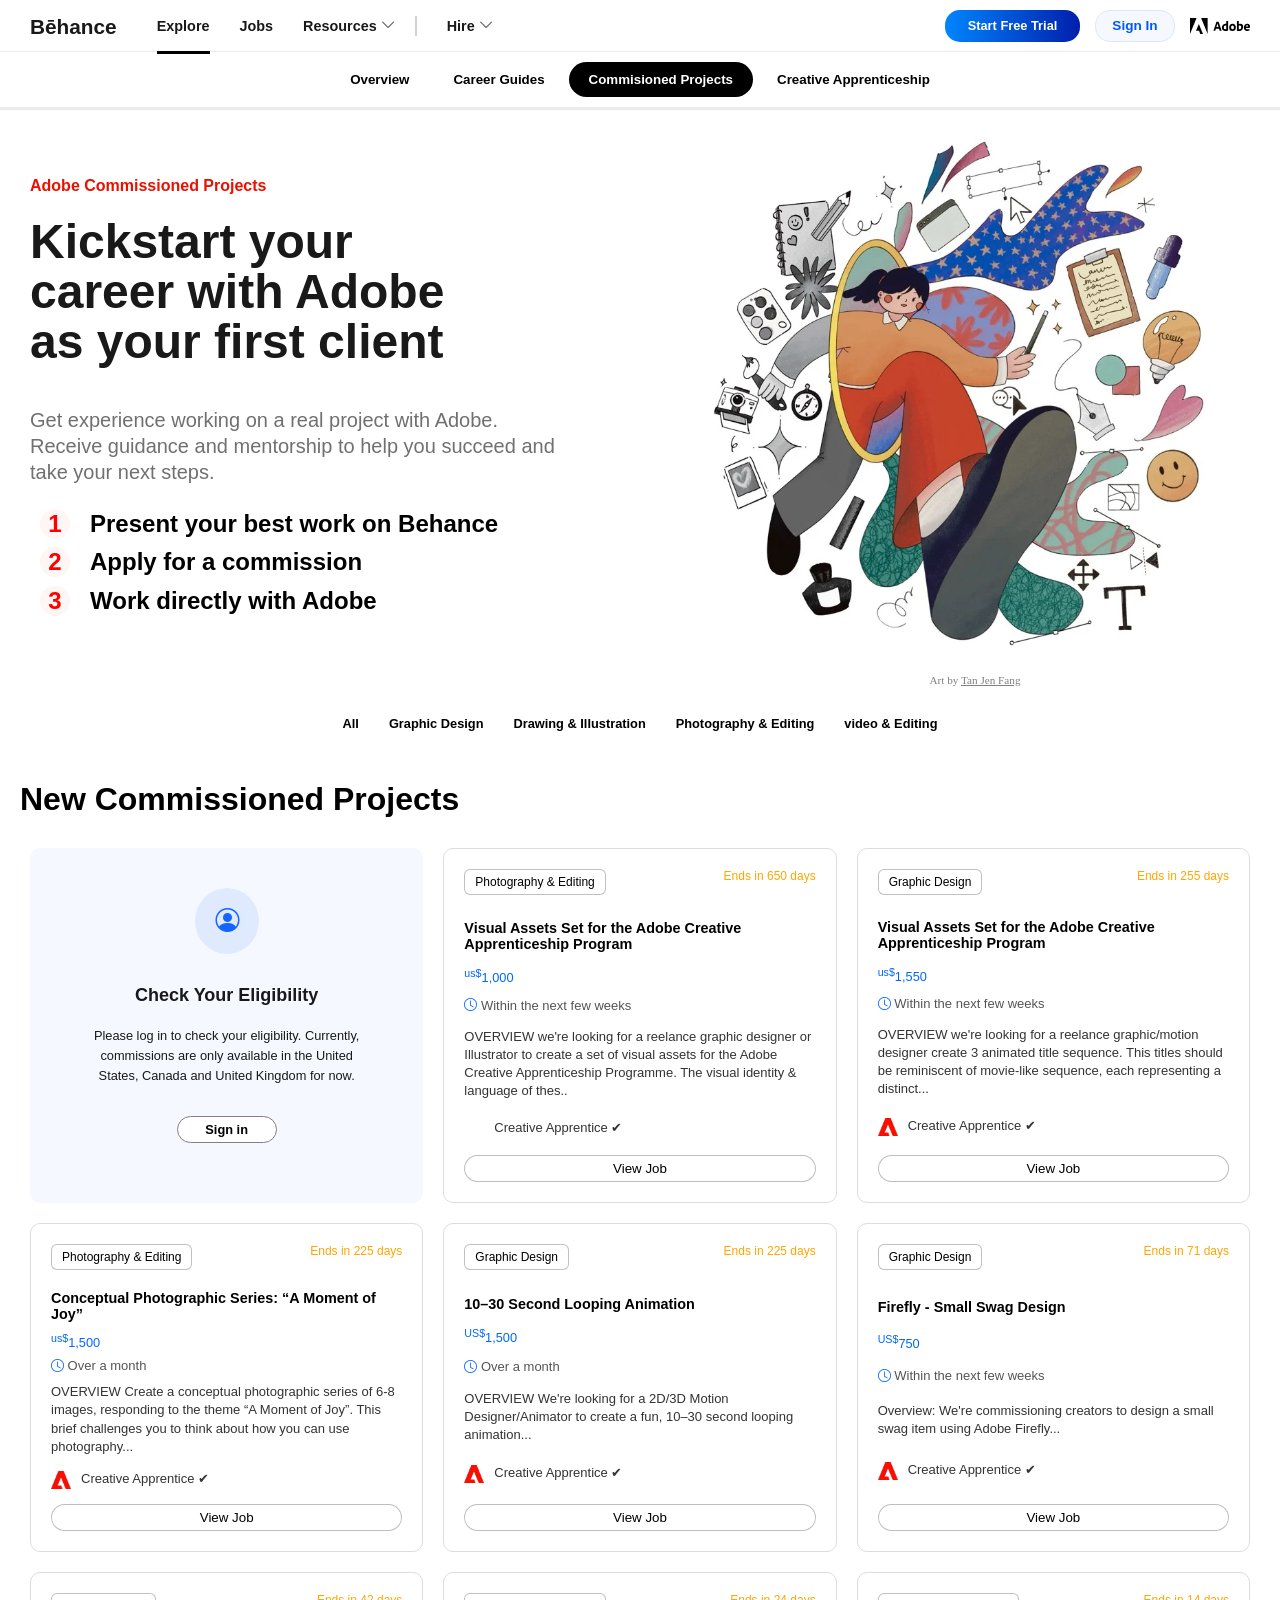
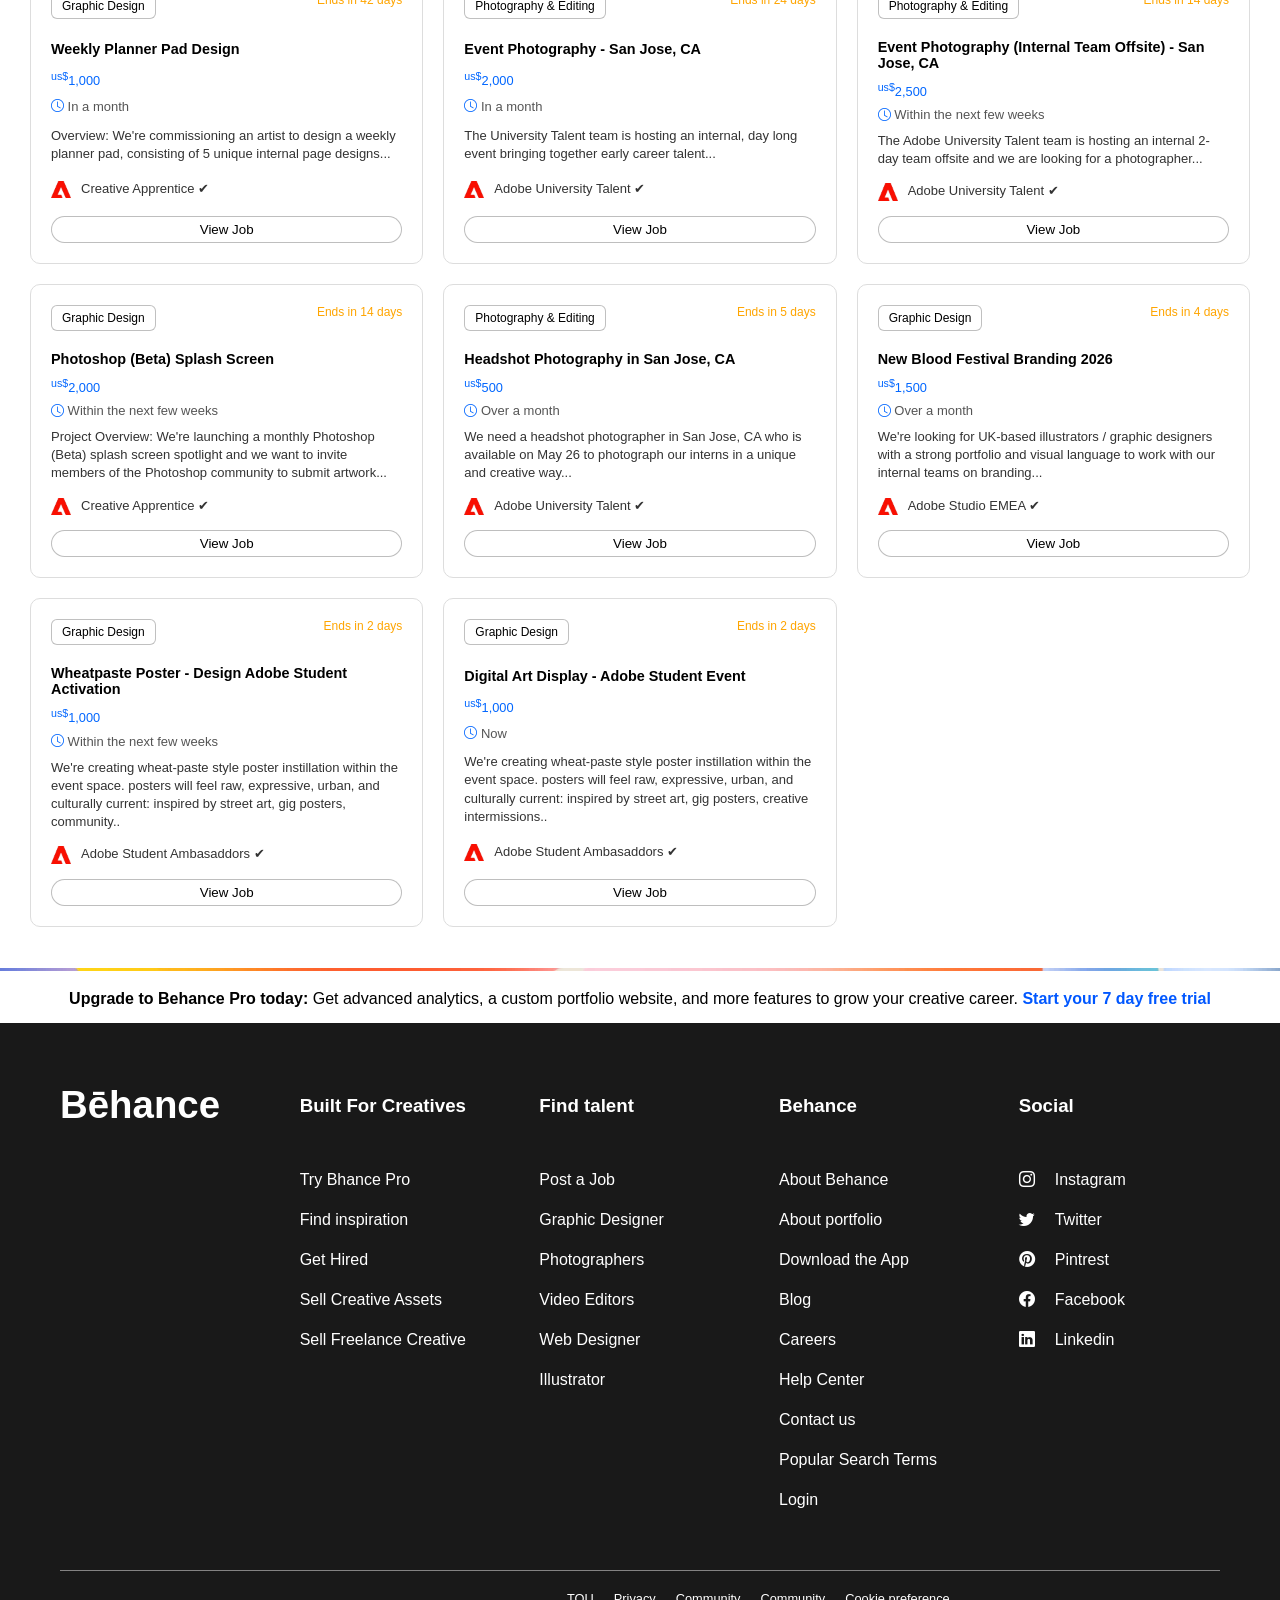
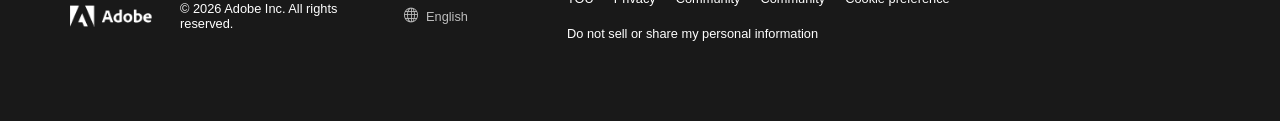
==== commit eab299e9: "all" ====
--- a/html/commisioned.html
+++ b/html/commisioned.html
@@ -5,9 +5,9 @@
     <link rel="stylesheet" href="../Css/commisioned.css">
     <meta charset="UTF-8">
     <meta name="viewport" content="width=device-width, initial-scale=1.0">
-     <link rel="icon" type="image/svg+xml" href="../Multimedia/images/title icon.png">
+    <link rel="icon" type="image/svg+xml" href="../Multimedia/images/title icon.png">
     <link rel="stylesheet" href="https://cdn.jsdelivr.net/npm/bootstrap-icons@1.13.1/font/bootstrap-icons.min.css">
-    <title>Resources</title>
+    <title>Kickstart your career with Adobe</title>
 </head>
 
 <body>
@@ -131,10 +131,11 @@
 
         <div class="content">
             <div class="bttn-wrap">
-                <button class="spread">Overview</button>
+                <a href="../html/overview.html"><button class="spread">Overview</button></a>
                 <button class="spread">Career Guides</button>
                 <button class="Projects">Commisioned Projects</button>
-                <button class="spread">Creative Apprenticeship</button>
+                <a href="../html/creative.html"><button class="spread">Creative Apprenticeship</button>
+                </a>
             </div>
         </div>
 
@@ -362,7 +363,8 @@
             </p>
 
             <div class="bottom">
-                <span class="apprentice"><img src="../Multimedia/images/ADOBE RED IMG.png" alt="">Adobe University Talent
+                <span class="apprentice"><img src="../Multimedia/images/ADOBE RED IMG.png" alt="">Adobe University
+                    Talent
                     ✔</span>
             </div>
 
@@ -388,7 +390,8 @@
             </p>
 
             <div class="bottom">
-                <span class="apprentice"><img src="../Multimedia/images/ADOBE RED IMG.png" alt="">Adobe University Talent
+                <span class="apprentice"><img src="../Multimedia/images/ADOBE RED IMG.png" alt="">Adobe University
+                    Talent
                     ✔</span>
             </div>
 
@@ -439,7 +442,8 @@
             </p>
 
             <div class="bottom">
-                <span class="apprentice"><img src="../Multimedia/images/ADOBE RED IMG.png" alt="">Adobe University Talent
+                <span class="apprentice"><img src="../Multimedia/images/ADOBE RED IMG.png" alt="">Adobe University
+                    Talent
                     ✔</span>
             </div>
 
@@ -629,7 +633,8 @@
                 media, and audio...
             </p>
             <div class="tags">
-                <span class="tag"><img src="../Multimedia/images/ADOBE RED IMG.png" alt=""> Adobe Community EMEA ✔</span>
+                <span class="tag"><img src="../Multimedia/images/ADOBE RED IMG.png" alt=""> Adobe Community EMEA
+                    ✔</span>
             </div>
             <a href="#" class="view-job">View Job</a>
         </div>
@@ -704,7 +709,7 @@
                 <p>Download the App</p>
                 <p>Blog</p>
                 <p>Careers</p>
-                 <p><a href="../html/help-centre.html" style="color: white; text-decoration: none;">Help Center</a></p>
+                <p><a href="../html/help-centre.html" style="color: white; text-decoration: none;">Help Center</a></p>
                 <p>Contact us</p>
                 <p>Popular Search Terms</p>
                 <p>Login</p>
@@ -723,7 +728,7 @@
         </div>
         <div class="footer-down">
             <div class="row-1">
-                <img src="./Multimedia/images/adobe whitr.png" alt="">
+                <img src="../Multimedia/images/adobe whitr.png" alt="">
                 <h4>© 2026 Adobe Inc. All rights reserved.</h4>
             </div>
 
@@ -744,7 +749,6 @@
                             <option value="sv">Svenska</option>
                             <option value="tr">Turkce</option>
                         </select>
-                        <i class="bi bi-caret-down-fill" aria-hidden="true"></i>
                     </div>
                 </div>
                 <div class="TOU">
@@ -761,4 +765,4 @@
 
 </body>
 
-</html>
+</html>
--- a/Css/commisioned.css
+++ b/Css/commisioned.css
@@ -806,7 +806,6 @@
     background-color: rgb(25, 25, 25);
     padding: 60px;
     font-family: acumin-pro, "Acumin Pro", "Helvetica Neue", Helvetica, Arial, sans-serif;
-
 }
 
 .foot {
@@ -856,8 +855,7 @@
 .footer-down h4 {
     font-size: 0.8rem;
     font-weight: 100;
-    display: flex;
-    gap: 10px;
+    display: block;
 }
 
 .footer-down img {
@@ -867,9 +865,9 @@
 
 .row {
     display: flex;
+    align-items: center;
     text-align: left;
     gap: 20px;
-    flex-wrap: wrap;
 }
 
 .footer-drop {
@@ -932,6 +930,15 @@
     text-decoration: underline;
 }
 
+footer {
+    padding: clamp(28px, 5vw, 60px);
+}
+
+.foot {
+    grid-template-columns: repeat(auto-fit, minmax(170px, 1fr));
+    gap: clamp(20px, 3vw, 50px);
+}
+
 @media(max-width:1400px) {
 
     .stick {
@@ -968,19 +975,6 @@
         text-align: center;
     }
 
-    .foot {
-        display: grid;
-        grid-template-columns: repeat(5, 1fr);
-        gap: 50px;
-    }
-}
-
-@media(max-width:1200px) {
-    .footer-down {
-        flex-direction: column;
-        align-items: flex-start;
-        gap: 16px;
-    }
 }
 
 @media(max-width:1100px) {
@@ -1053,56 +1047,15 @@
 }
 
 @media(max-width:1000px) {
-    .footer-down img {
-        width: 50px;
-    }
-
-    .foot {
-        gap: 30px;
-    }
-
-    footer {
-        padding: 20px;
-    }
-
 }
 
 @media(max-width:962px) {
     .column {
         display: none;
     }
-
-    .foot {
-        padding: 50px;
-        display: grid;
-        grid-template-columns: repeat(4, 1fr);
-    }
 }
 
 @media(max-width:900px) {
-    .foot {
-        display: grid;
-        grid-template-columns: repeat(2, 1fr);
-        gap: 30px;
-    }
-
-    .row-1 {
-        flex-wrap: wrap;
-    }
-
-}
-
-@media(max-width:795px) {
-    .foot {
-        padding: 10px;
-        display: grid;
-        grid-template-columns: repeat(2, 1fr);
-    }
-
-    .TOU h4 {
-        font-size: 0.7rem;
-    }
-
 }
 
 @media(max-width:700px) {
@@ -1124,7 +1077,24 @@
     }
 
     .content {
-        display: none;
+        justify-content: flex-start;
+        overflow-x: auto;
+        padding: 10px 12px;
+        scrollbar-width: none;
+    }
+
+    .content::-webkit-scrollbar {
+        display: none;
+    }
+
+    .bttn-wrap {
+        min-width: max-content;
+    }
+
+    .content button {
+        padding: 8px 14px;
+        font-size: 0.8rem;
+        white-space: nowrap;
     }
 }
 
@@ -1138,30 +1108,6 @@
         margin-top: -150px;
     }
 
-
-    .column {
-        display: block;
-    }
-
-    .foot {
-        text-align: center;
-        display: grid;
-        grid-template-columns: repeat(1, 1fr);
-    }
-
-    .social {
-        display: flex;
-        flex-direction: column;
-        align-items: center;
-    }
-
-    .row {
-        justify-content: center;
-    }
-
-    .TOU {
-        justify-content: center;
-    }
 
     .TOU .do {
         display: none;
@@ -1173,22 +1119,28 @@
     .present li {
         font-size: 1.2rem;
     }
+
+    .row-1 {
+        flex-wrap: wrap;
+        gap: 8px;
+    }
+
+    .TOU {
+        gap: 10px;
+    }
 }
 
 @media(max-width:450px) {
-    .footer-drop {
-        margin-left: 0;
+    .footer-down {
+        flex-direction: column;
+        align-items: flex-start;
+        gap: 14px;
     }
 
     .row {
-        display: grid;
-        grid-template-columns: repeat(1, 1fr);
-        text-align: center;
-        width: 100%;
-    }
-
-    .TOU {
-        justify-content: center;
+        flex-direction: column;
+        align-items: flex-start;
+        gap: 12px;
     }
 
 }
@@ -1254,19 +1206,7 @@
         padding: 12px;
     }
 
-    .footer-down {
-        display: grid;
-        grid-template-columns: repeat(1, 1fr);
-    }
-
     .TOU .cook {
         display: none;
     }
-
-    .row-1 h4 {}
-
-    .footer-drop {
-        justify-content: center;
-    }
-
-}
+}
